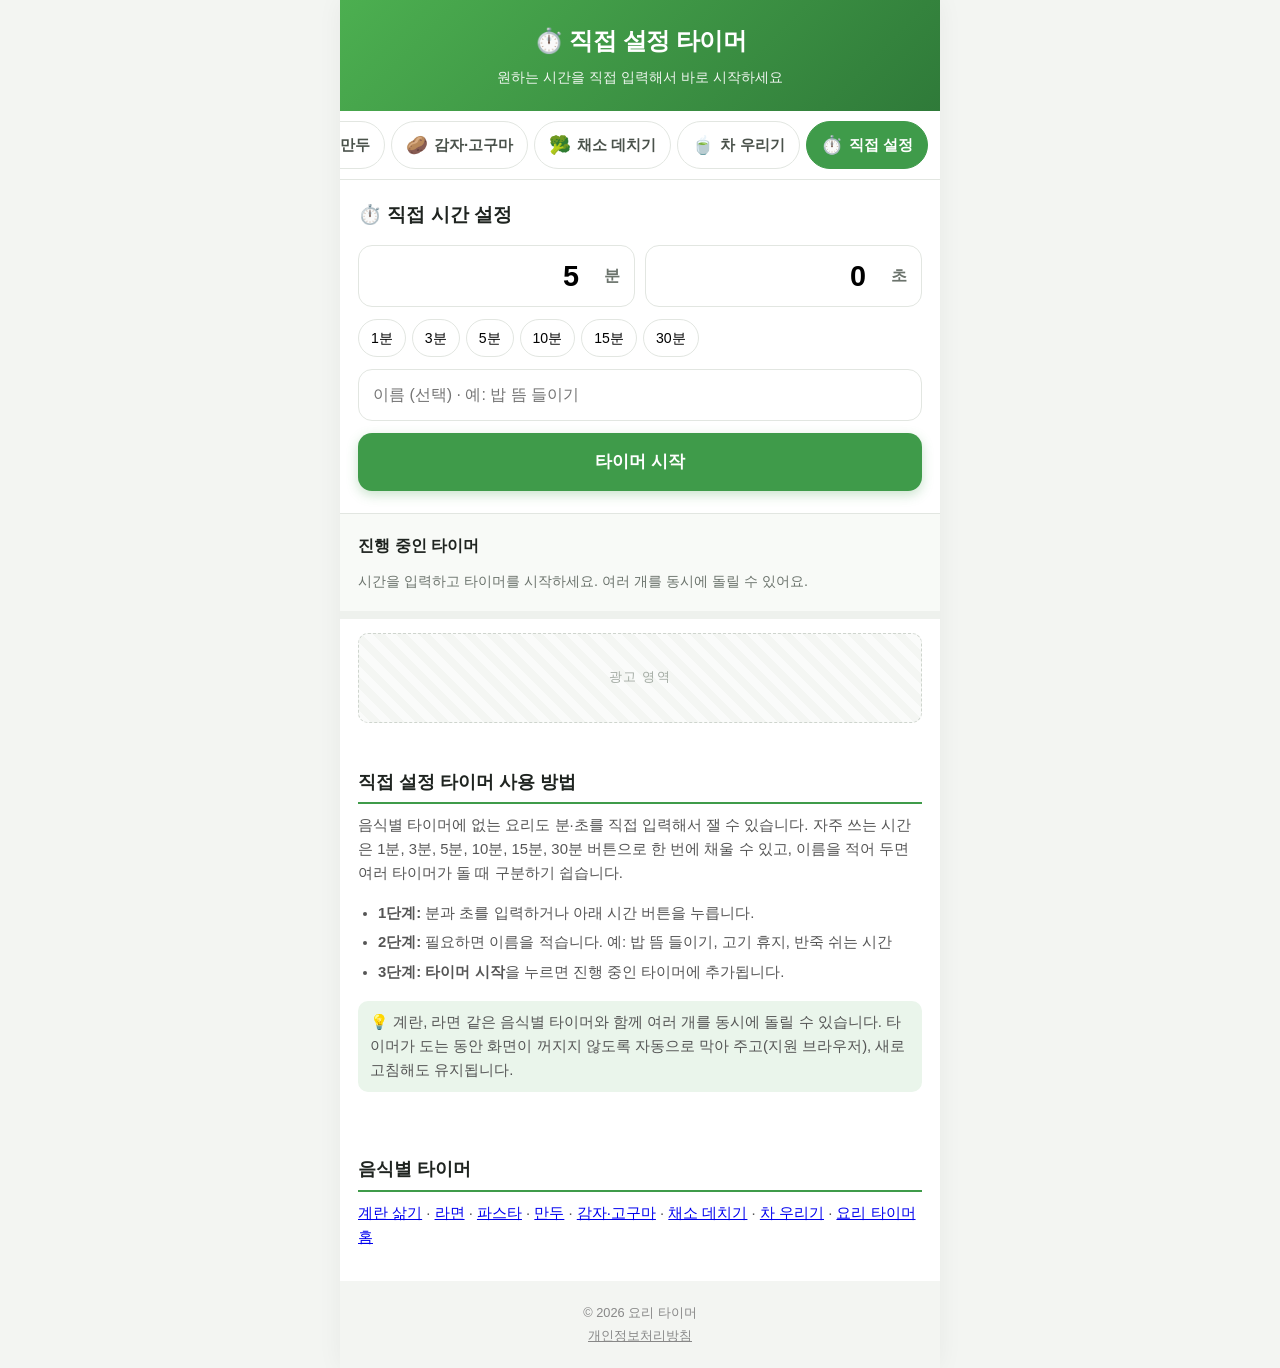
==== custom/index.html @ a80996be "Add files via upload" ====
<!DOCTYPE html>
<html lang="ko">
<head>
  <meta charset="UTF-8">
  <meta name="viewport" content="width=device-width, initial-scale=1.0, viewport-fit=cover">
  <title>직접 설정 타이머 | 원하는 시간 입력 | 요리 타이머</title>
  <meta name="description" content="원하는 시간을 분·초로 직접 입력해 쓰는 무료 타이머. 여러 타이머를 동시에 돌리고 알림음으로 확인하세요.">
  <meta name="theme-color" content="#3f9b4a">
  <link rel="canonical" href="https://mghodev-collab.github.io/cook-timer/custom/">
  <meta property="og:site_name" content="요리 타이머">
  <meta property="og:title" content="직접 설정 타이머 | 원하는 시간 입력">
  <meta property="og:description" content="분·초를 직접 입력해 쓰는 무료 요리 타이머. 여러 개를 동시에 실행할 수 있어요.">
  <meta property="og:type" content="website">
  <meta property="og:url" content="https://mghodev-collab.github.io/cook-timer/custom/">
  <meta property="og:image" content="https://mghodev-collab.github.io/cook-timer/og-image.jpg">
  <link rel="icon" href="data:image/svg+xml,<svg xmlns='http://www.w3.org/2000/svg' viewBox='0 0 100 100'><text y='.9em' font-size='90'>⏱️</text></svg>">
  <link rel="stylesheet" href="../css/style.css">
  <script src="../js/ads.js" defer></script>
  <script>window.START_FOOD = "custom"; window.SITE_ROOT = "../";</script>
</head>
<body>
<div class="container">
  <header class="hero">
    <h1>⏱️ 직접 설정 타이머</h1>
    <p>원하는 시간을 직접 입력해서 바로 시작하세요</p>
  </header>

  <nav class="tabs" id="tabNav" role="tablist" aria-label="음식 선택"></nav>

  <section class="panel" id="panel" aria-live="polite"></section>

  <section class="timer-section" id="timers">
    <div class="timer-head">
      <h2>진행 중인 타이머</h2>
      <span class="wake-status" id="wakeStatus"></span>
      <button type="button" class="link-btn" id="clearDone" hidden>완료된 타이머 지우기</button>
    </div>
    <div class="timer-list" id="timerList"></div>
    <p class="empty" id="emptyNotice">시간을 입력하고 타이머를 시작하세요. 여러 개를 동시에 돌릴 수 있어요.</p>
  </section>

  <div class="ad" data-ad="middle"></div>

  <article class="guide">
    <h2>직접 설정 타이머 사용 방법</h2>
    <p>음식별 타이머에 없는 요리도 분·초를 직접 입력해서 잴 수 있습니다. 자주 쓰는 시간은 1분, 3분, 5분, 10분, 15분, 30분 버튼으로 한 번에 채울 수 있고, 이름을 적어 두면 여러 타이머가 돌 때 구분하기 쉽습니다.</p>
    <ul>
      <li><strong>1단계:</strong> 분과 초를 입력하거나 아래 시간 버튼을 누릅니다.</li>
      <li><strong>2단계:</strong> 필요하면 이름을 적습니다. 예: 밥 뜸 들이기, 고기 휴지, 반죽 쉬는 시간</li>
      <li><strong>3단계:</strong> <strong>타이머 시작</strong>을 누르면 진행 중인 타이머에 추가됩니다.</li>
    </ul>
    <p class="note">💡 계란, 라면 같은 음식별 타이머와 함께 여러 개를 동시에 돌릴 수 있습니다. 타이머가 도는 동안 화면이 꺼지지 않도록 자동으로 막아 주고(지원 브라우저), 새로고침해도 유지됩니다.</p>
  </article>

  <article class="guide">
    <h2>음식별 타이머</h2>
    <p>
      <a href="../egg/">계란 삶기</a> · <a href="../ramen/">라면</a> · <a href="../pasta/">파스타</a> ·
      <a href="../dumpling/">만두</a> · <a href="../potato/">감자·고구마</a> ·
      <a href="../veggie/">채소 데치기</a> · <a href="../tea/">차 우리기</a> ·
      <a href="../">요리 타이머 홈</a>
    </p>
  </article>

  <footer>
    <p>© 2026 요리 타이머</p>
    <p><a href="../privacy.html">개인정보처리방침</a></p>
  </footer>
</div>

<script src="../js/foods.js"></script>
<script src="../js/app.js"></script>
</body>
</html>
---- css/style.css ----
:root {
  --green: #3f9b4a;
  --green-dark: #2f7a39;
  --green-soft: #eaf5eb;
  --bg: #f3f5f2;
  --card: #fff;
  --ink: #1f2420;
  --muted: #6b736c;
  --line: #e2e6e1;
  --alert: #e5484d;
  --alert-soft: #fdecec;
  --radius: 14px;
}
* { box-sizing: border-box; }
html { -webkit-text-size-adjust: 100%; }
body {
  margin: 0;
  font-family: -apple-system, BlinkMacSystemFont, "Apple SD Gothic Neo", "Pretendard", "Malgun Gothic", sans-serif;
  background: var(--bg);
  color: var(--ink);
  line-height: 1.6;
}
.container {
  max-width: 600px;
  margin: 0 auto;
  background: var(--card);
  min-height: 100vh;
  box-shadow: 0 0 24px rgba(0,0,0,.05);
  display: flex;
  flex-direction: column;
}

/* header */
.hero {
  background: linear-gradient(135deg, #4caf50, var(--green-dark));
  color: #fff;
  padding: calc(22px + env(safe-area-inset-top)) 18px 22px;
  text-align: center;
}
.hero h1 { margin: 0; font-size: 1.5rem; letter-spacing: -.02em; }
.hero p { margin: 6px 0 0; font-size: .88rem; opacity: .92; }

/* tabs */
.tabs {
  position: sticky; top: 0; z-index: 5;
  display: flex; gap: 6px;
  overflow-x: auto; scrollbar-width: none;
  padding: 10px 12px;
  background: rgba(255,255,255,.96);
  backdrop-filter: blur(6px);
  border-bottom: 1px solid var(--line);
}
.tabs::-webkit-scrollbar { display: none; }
.tab {
  flex: 0 0 auto;
  display: flex; align-items: center; gap: 6px;
  padding: 9px 14px;
  border: 1px solid var(--line);
  border-radius: 999px;
  background: #fff;
  font: inherit; font-size: .95rem; font-weight: 600;
  color: #4a524b;
  cursor: pointer;
  transition: background .15s, color .15s, border-color .15s;
}
.tab-emoji { font-size: 1.1rem; }
.tab.active { background: var(--green); border-color: var(--green); color: #fff; }

/* option panel */
.panel { padding: 20px 18px 22px; display: flex; flex-direction: column; gap: 12px; }
.panel-title { margin: 0 0 2px; font-size: 1.2rem; }
.choice-list { display: flex; flex-direction: column; gap: 8px; }
.choice {
  display: flex; align-items: center; gap: 12px;
  padding: 13px 14px;
  border: 1.5px solid var(--line);
  border-radius: var(--radius);
  cursor: pointer;
  transition: border-color .15s, background .15s;
}
.choice input { accent-color: var(--green); width: 18px; height: 18px; margin: 0; }
.choice:has(input:checked) { border-color: var(--green); background: var(--green-soft); }
.choice-body { flex: 1; display: flex; flex-direction: column; }
.choice-label { font-weight: 700; }
.choice-desc { font-size: .82rem; color: var(--muted); }
.choice-time { font-variant-numeric: tabular-nums; font-weight: 700; color: var(--green-dark); }

.check {
  display: flex; align-items: center; gap: 10px;
  padding: 11px 14px;
  background: #f8f9f7;
  border: 1px solid var(--line);
  border-radius: var(--radius);
  font-size: .93rem;
  cursor: pointer;
}
.check input { accent-color: var(--green); width: 18px; height: 18px; margin: 0; }

.summary { margin: 4px 0 0; font-size: 1rem; }
.summary strong { color: var(--green-dark); font-size: 1.15rem; }
.hint { margin: -6px 0 0; font-size: .85rem; color: var(--muted); }

.start-btn {
  width: 100%;
  padding: 15px;
  background: var(--green);
  color: #fff;
  border: none;
  border-radius: var(--radius);
  font: inherit; font-size: 1.08rem; font-weight: 700;
  cursor: pointer;
  box-shadow: 0 4px 12px rgba(63,155,74,.28);
  transition: transform .08s, background .15s;
}
.start-btn:active { transform: scale(.98); background: var(--green-dark); }

/* custom */
.custom-row { display: flex; gap: 10px; }
.num { flex: 1; display: flex; align-items: center; gap: 8px; border: 1.5px solid var(--line); border-radius: var(--radius); padding: 6px 14px; }
.num input { width: 100%; border: 0; font: inherit; font-size: 1.8rem; font-weight: 700; text-align: right; outline: none; background: none; font-variant-numeric: tabular-nums; }
.num span { color: var(--muted); font-weight: 600; }
.num:focus-within { border-color: var(--green); }
.presets { display: flex; flex-wrap: wrap; gap: 6px; }
.preset { padding: 7px 12px; border: 1px solid var(--line); border-radius: 999px; background: #fff; font: inherit; font-size: .88rem; cursor: pointer; }
.preset:active { background: var(--green-soft); }
.text-input { width: 100%; padding: 12px 14px; border: 1.5px solid var(--line); border-radius: var(--radius); font: inherit; outline: none; }
.text-input:focus { border-color: var(--green); }

/* timers */
.timer-section { padding: 18px; background: #f8faf7; border-top: 1px solid var(--line); border-bottom: 8px solid #eef1ed; }
.timer-head { display: flex; align-items: center; gap: 10px; margin-bottom: 12px; flex-wrap: wrap; }
.timer-head h2 { margin: 0; font-size: 1.02rem; }
.wake-status { font-size: .78rem; color: var(--green-dark); }
.link-btn { margin-left: auto; border: 0; background: none; color: var(--muted); font: inherit; font-size: .82rem; text-decoration: underline; cursor: pointer; }
.timer-list { display: flex; flex-direction: column; gap: 10px; }
.empty { margin: 0; color: var(--muted); font-size: .9rem; }

.timer {
  position: relative; overflow: hidden;
  display: flex; align-items: center; gap: 10px;
  padding: 14px 14px 16px;
  border: 1px solid var(--line);
  border-radius: var(--radius);
  background: #fff;
}
.timer-bar {
  position: absolute; left: 0; bottom: 0; height: 4px; width: 100%;
  background: var(--green);
  transform-origin: left; transform: scaleX(0);
  transition: transform .25s linear;
}
.timer-info { flex: 1; min-width: 0; }
.timer-title { font-weight: 700; font-size: .92rem; white-space: nowrap; overflow: hidden; text-overflow: ellipsis; }
.timer-time { font-size: 1.9rem; font-weight: 800; font-variant-numeric: tabular-nums; letter-spacing: -.02em; line-height: 1.2; }
.timer-actions { display: flex; flex-direction: column; gap: 5px; }
.icon-btn {
  padding: 6px 10px; min-width: 76px;
  border: 1px solid var(--line); border-radius: 8px;
  background: #f4f6f3; color: #333;
  font: inherit; font-size: .8rem; font-weight: 600;
  cursor: pointer;
}
.icon-btn:disabled { opacity: .55; cursor: default; }
.icon-btn.danger { color: var(--alert); }
.timer.paused .timer-time { color: var(--muted); }
.timer.paused .timer-bar { background: #b9c0b9; }
.timer.done { background: var(--alert-soft); border-color: #f3b5b7; }
.timer.done .timer-bar { background: var(--alert); }
.timer.ringing { animation: ring 1s ease-in-out infinite; border-color: var(--alert); }
.timer.ringing .icon-btn:nth-child(2) { background: var(--alert); border-color: var(--alert); color: #fff; }
@keyframes ring { 0%,100% { box-shadow: 0 0 0 0 rgba(229,72,77,.0); } 50% { box-shadow: 0 0 0 6px rgba(229,72,77,.25); } }

/* ads */
.ad { margin: 0 18px; }
.ad.ad-live { margin: 14px 18px; min-height: 90px; }
.ad.ad-placeholder {
  margin: 14px 18px;
  min-height: 90px;
  display: flex; align-items: center; justify-content: center;
  border: 1.5px dashed #cfd5ce; border-radius: 10px;
  color: #a3aba3; font-size: .8rem; letter-spacing: .1em;
  background: repeating-linear-gradient(45deg, #fafbfa, #fafbfa 8px, #f4f6f3 8px, #f4f6f3 16px);
}
.guide .ad { margin: 18px 0; }

/* guide */
.guide { padding: 6px 18px 26px; color: #444; }
.guide h2 { font-size: 1.15rem; color: var(--ink); border-bottom: 2px solid var(--green); padding-bottom: 6px; margin: 24px 0 10px; }
.guide p, .guide li { font-size: .93rem; color: #555; margin: 6px 0; }
.guide ul { padding-left: 20px; }
.note { background: var(--green-soft); padding: 10px 12px; border-radius: 10px; }
.food-tips { padding-bottom: 6px; }
.tip { border: 1px solid var(--line); border-radius: 10px; padding: 10px 14px; margin: 8px 0; background: #fff; }
.tip summary { cursor: pointer; font-weight: 700; color: var(--green-dark); font-size: .95rem; }
.tip p { margin: 8px 0 2px; }
.time-table { width: 100%; border-collapse: collapse; font-size: .86rem; }
.time-table th, .time-table td { border-bottom: 1px solid var(--line); padding: 8px 6px; text-align: left; vertical-align: top; }
.time-table th { background: #f6f8f5; color: var(--ink); }
.time-table td:first-child { font-weight: 700; white-space: nowrap; }

footer { margin-top: auto; text-align: center; padding: 20px 20px calc(20px + env(safe-area-inset-bottom)); font-size: .8rem; color: #888; background: var(--bg); }
footer p { margin: 2px 0; }
footer a { color: #888; }

@media (prefers-reduced-motion: reduce) {
  .timer.ringing { animation: none; }
  .timer-bar { transition: none; }
}
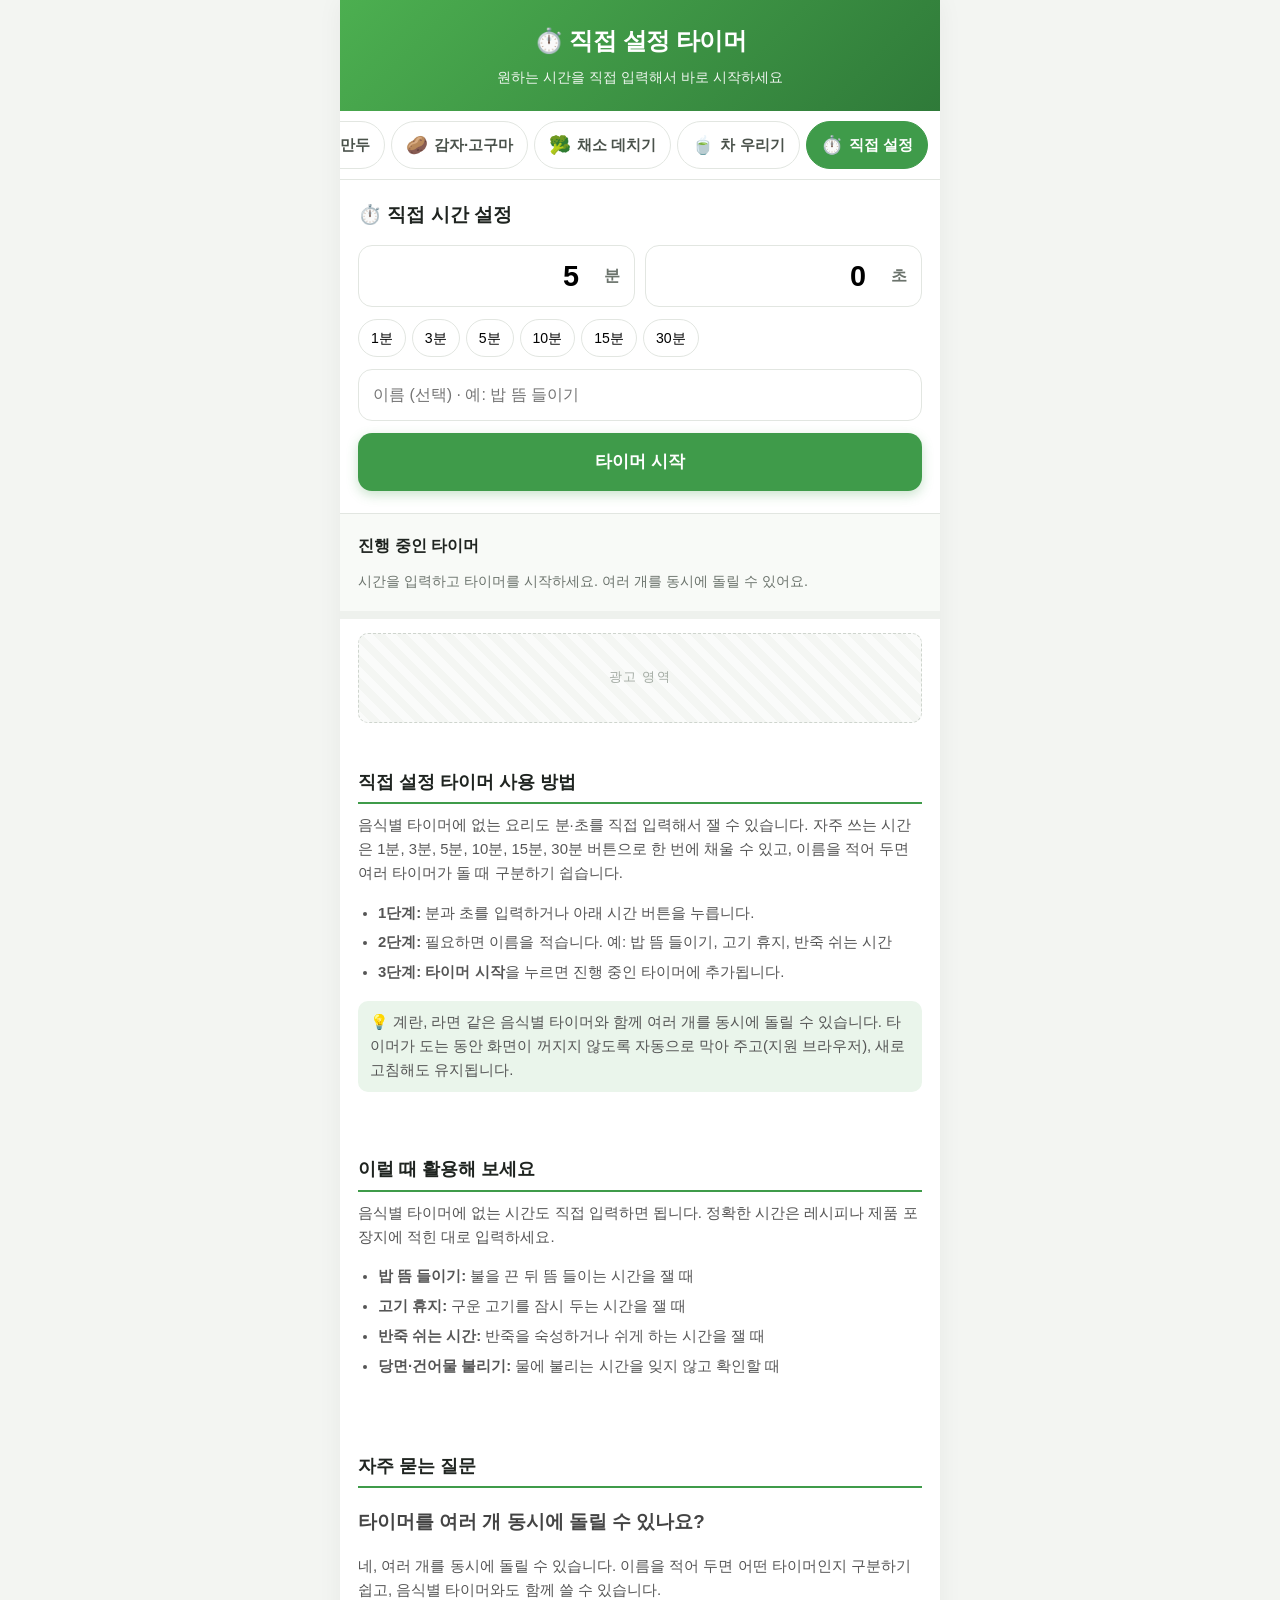
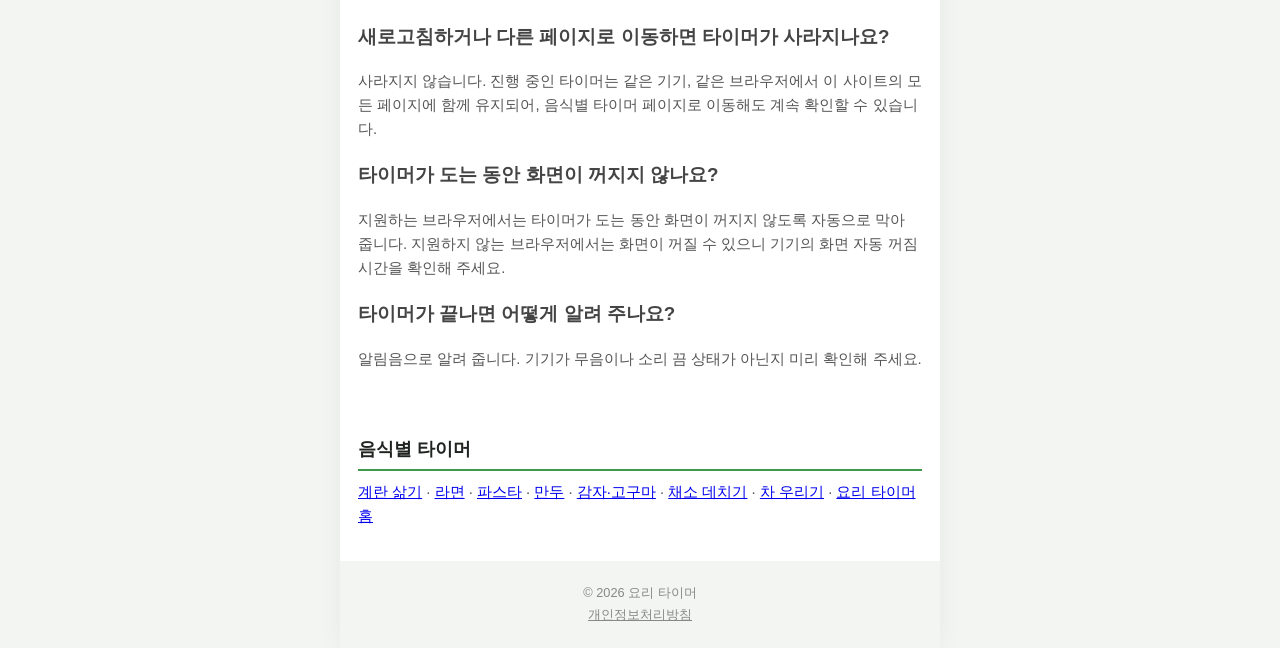
==== commit 8794ed7d: "Add files via upload" ====
--- a/custom/index.html
+++ b/custom/index.html
@@ -15,6 +15,46 @@
   <meta property="og:image" content="https://mghodev-collab.github.io/cook-timer/og-image.jpg">
   <link rel="icon" href="data:image/svg+xml,<svg xmlns='http://www.w3.org/2000/svg' viewBox='0 0 100 100'><text y='.9em' font-size='90'>⏱️</text></svg>">
   <link rel="stylesheet" href="../css/style.css">
+  <script type="application/ld+json">
+  {
+    "@context": "https://schema.org",
+    "@type": "FAQPage",
+    "mainEntity": [
+      {
+        "@type": "Question",
+        "name": "타이머를 여러 개 동시에 돌릴 수 있나요?",
+        "acceptedAnswer": {
+          "@type": "Answer",
+          "text": "네, 여러 개를 동시에 돌릴 수 있습니다. 이름을 적어 두면 어떤 타이머인지 구분하기 쉽고, 음식별 타이머와도 함께 쓸 수 있습니다."
+        }
+      },
+      {
+        "@type": "Question",
+        "name": "새로고침하거나 다른 페이지로 이동하면 타이머가 사라지나요?",
+        "acceptedAnswer": {
+          "@type": "Answer",
+          "text": "사라지지 않습니다. 진행 중인 타이머는 같은 기기, 같은 브라우저에서 이 사이트의 모든 페이지에 함께 유지되어, 음식별 타이머 페이지로 이동해도 계속 확인할 수 있습니다."
+        }
+      },
+      {
+        "@type": "Question",
+        "name": "타이머가 도는 동안 화면이 꺼지지 않나요?",
+        "acceptedAnswer": {
+          "@type": "Answer",
+          "text": "지원하는 브라우저에서는 타이머가 도는 동안 화면이 꺼지지 않도록 자동으로 막아 줍니다. 지원하지 않는 브라우저에서는 화면이 꺼질 수 있으니 기기의 화면 자동 꺼짐 시간을 확인해 주세요."
+        }
+      },
+      {
+        "@type": "Question",
+        "name": "타이머가 끝나면 어떻게 알려 주나요?",
+        "acceptedAnswer": {
+          "@type": "Answer",
+          "text": "알림음으로 알려 줍니다. 기기가 무음이나 소리 끔 상태가 아닌지 미리 확인해 주세요."
+        }
+      }
+    ]
+  }
+  </script>
   <script src="../js/ads.js" defer></script>
   <script>window.START_FOOD = "custom"; window.SITE_ROOT = "../";</script>
 </head>
@@ -53,6 +93,29 @@
   </article>
 
   <article class="guide">
+    <h2>이럴 때 활용해 보세요</h2>
+    <p>음식별 타이머에 없는 시간도 직접 입력하면 됩니다. 정확한 시간은 레시피나 제품 포장지에 적힌 대로 입력하세요.</p>
+    <ul>
+      <li><strong>밥 뜸 들이기:</strong> 불을 끈 뒤 뜸 들이는 시간을 잴 때</li>
+      <li><strong>고기 휴지:</strong> 구운 고기를 잠시 두는 시간을 잴 때</li>
+      <li><strong>반죽 쉬는 시간:</strong> 반죽을 숙성하거나 쉬게 하는 시간을 잴 때</li>
+      <li><strong>당면·건어물 불리기:</strong> 물에 불리는 시간을 잊지 않고 확인할 때</li>
+    </ul>
+  </article>
+
+  <article class="guide">
+    <h2>자주 묻는 질문</h2>
+    <h3>타이머를 여러 개 동시에 돌릴 수 있나요?</h3>
+    <p>네, 여러 개를 동시에 돌릴 수 있습니다. 이름을 적어 두면 어떤 타이머인지 구분하기 쉽고, 음식별 타이머와도 함께 쓸 수 있습니다.</p>
+    <h3>새로고침하거나 다른 페이지로 이동하면 타이머가 사라지나요?</h3>
+    <p>사라지지 않습니다. 진행 중인 타이머는 같은 기기, 같은 브라우저에서 이 사이트의 모든 페이지에 함께 유지되어, 음식별 타이머 페이지로 이동해도 계속 확인할 수 있습니다.</p>
+    <h3>타이머가 도는 동안 화면이 꺼지지 않나요?</h3>
+    <p>지원하는 브라우저에서는 타이머가 도는 동안 화면이 꺼지지 않도록 자동으로 막아 줍니다. 지원하지 않는 브라우저에서는 화면이 꺼질 수 있으니 기기의 화면 자동 꺼짐 시간을 확인해 주세요.</p>
+    <h3>타이머가 끝나면 어떻게 알려 주나요?</h3>
+    <p>알림음으로 알려 줍니다. 기기가 무음이나 소리 끔 상태가 아닌지 미리 확인해 주세요.</p>
+  </article>
+
+  <article class="guide">
     <h2>음식별 타이머</h2>
     <p>
       <a href="../egg/">계란 삶기</a> · <a href="../ramen/">라면</a> · <a href="../pasta/">파스타</a> ·
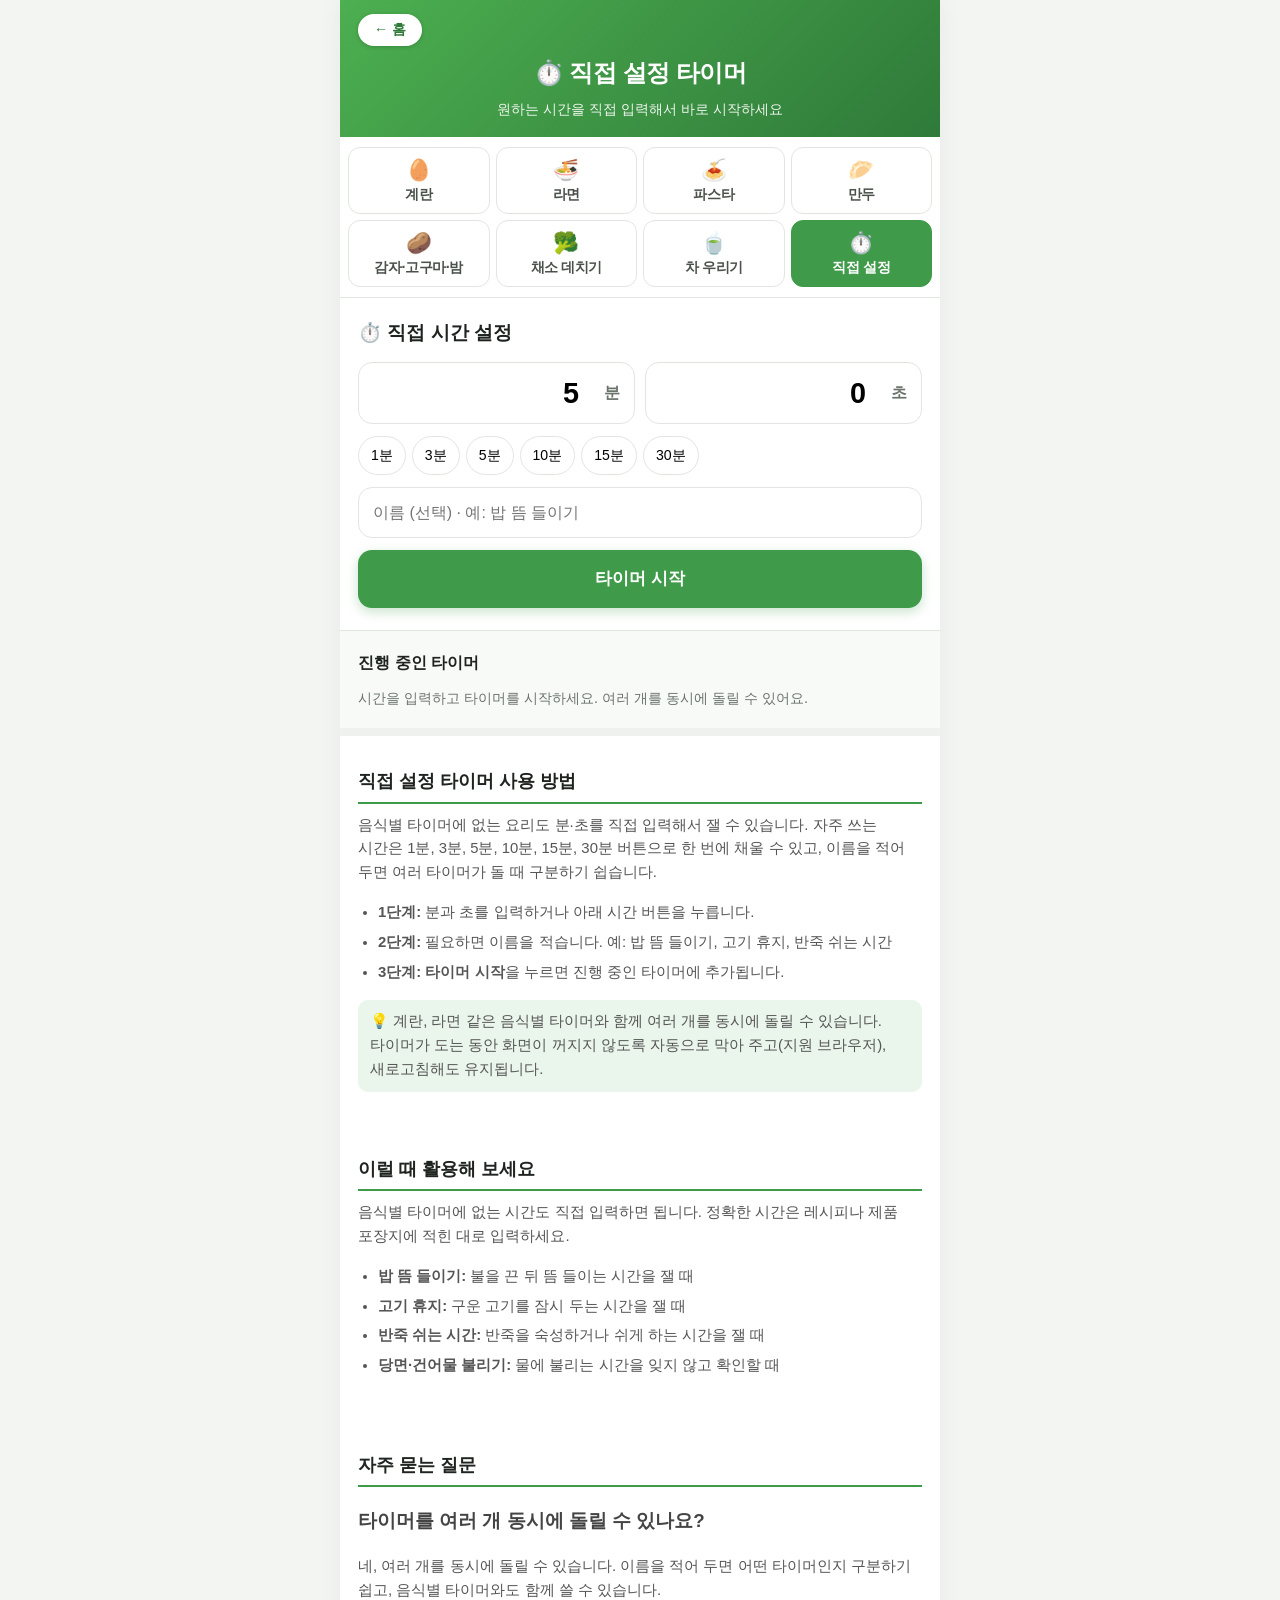
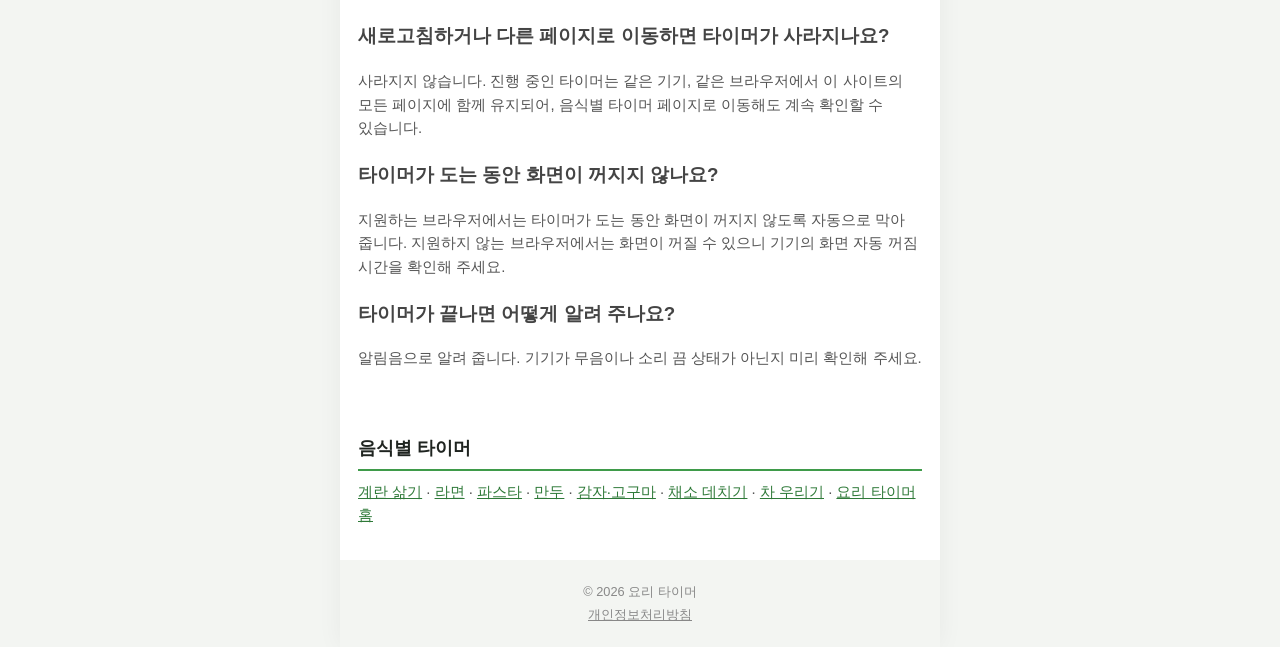
==== commit ce5b9d85: "Update canonical and Open Graph URLs in index.html" ====
--- a/custom/index.html
+++ b/custom/index.html
@@ -6,13 +6,15 @@
   <title>직접 설정 타이머 | 원하는 시간 입력 | 요리 타이머</title>
   <meta name="description" content="원하는 시간을 분·초로 직접 입력해 쓰는 무료 타이머. 여러 타이머를 동시에 돌리고 알림음으로 확인하세요.">
   <meta name="theme-color" content="#3f9b4a">
-  <link rel="canonical" href="https://mghodev-collab.github.io/cook-timer/custom/">
+  <link rel="canonical" href="https://yoritimer.com/custom/">
   <meta property="og:site_name" content="요리 타이머">
   <meta property="og:title" content="직접 설정 타이머 | 원하는 시간 입력">
   <meta property="og:description" content="분·초를 직접 입력해 쓰는 무료 요리 타이머. 여러 개를 동시에 실행할 수 있어요.">
   <meta property="og:type" content="website">
-  <meta property="og:url" content="https://mghodev-collab.github.io/cook-timer/custom/">
-  <meta property="og:image" content="https://mghodev-collab.github.io/cook-timer/og-image.jpg">
+  <meta property="og:url" content="https://yoritimer.com/custom/">
+  <meta property="og:image" content="https://yoritimer.com/og-image.jpg">
+  <meta property="og:image:width" content="1200">
+  <meta property="og:image:height" content="630">
   <link rel="icon" href="data:image/svg+xml,<svg xmlns='http://www.w3.org/2000/svg' viewBox='0 0 100 100'><text y='.9em' font-size='90'>⏱️</text></svg>">
   <link rel="stylesheet" href="../css/style.css">
   <script type="application/ld+json">
--- a/css/style.css
+++ b/css/style.css
@@ -34,38 +34,58 @@
 .hero {
   background: linear-gradient(135deg, #4caf50, var(--green-dark));
   color: #fff;
-  padding: calc(22px + env(safe-area-inset-top)) 18px 22px;
+  padding: calc(14px + env(safe-area-inset-top)) 18px 16px;
   text-align: center;
 }
 .hero h1 { margin: 0; font-size: 1.5rem; letter-spacing: -.02em; }
 .hero p { margin: 6px 0 0; font-size: .88rem; opacity: .92; }
-
-/* tabs */
+.home-btn {
+  display: block;
+  width: fit-content;
+  margin: 0 auto 8px 0;
+  padding: 6px 16px;
+  background: #fff;
+  border-radius: 999px;
+  color: var(--green-dark);
+  font-size: .88rem; font-weight: 700;
+  text-decoration: none;
+  line-height: 1.4;
+  box-shadow: 0 1px 4px rgba(0,0,0,.18);
+}
+.home-btn:hover, .home-btn:focus-visible { background: var(--green-soft); }
+.home-btn:active { background: #d9ecdb; }
+
+/* tabs (4×2 격자, 스크롤 없음) */
 .tabs {
-  position: sticky; top: 0; z-index: 5;
-  display: flex; gap: 6px;
-  overflow-x: auto; scrollbar-width: none;
-  padding: 10px 12px;
-  background: rgba(255,255,255,.96);
-  backdrop-filter: blur(6px);
+  display: grid;
+  grid-template-columns: repeat(4, 1fr);
+  gap: 6px;
+  padding: 10px 8px;
+  background: #fff;
   border-bottom: 1px solid var(--line);
 }
-.tabs::-webkit-scrollbar { display: none; }
 .tab {
-  flex: 0 0 auto;
-  display: flex; align-items: center; gap: 6px;
-  padding: 9px 14px;
+  min-width: 0;
+  display: flex; flex-direction: column; align-items: center; justify-content: center;
+  gap: 2px;
+  padding: 8px 2px;
   border: 1px solid var(--line);
-  border-radius: 999px;
-  background: #fff;
-  font: inherit; font-size: .95rem; font-weight: 600;
+  border-radius: 12px;
+  background: #fff;
+  font: inherit; font-size: .78rem; font-weight: 600;
+  letter-spacing: -.03em; line-height: 1.25;
   color: #4a524b;
   cursor: pointer;
   transition: background .15s, color .15s, border-color .15s;
 }
-.tab-emoji { font-size: 1.1rem; }
+.tab-emoji { font-size: 1.3rem; line-height: 1.2; }
 .tab.active { background: var(--green); border-color: var(--green); color: #fff; }
-
+@media (min-width: 521px) {
+  .tab { font-size: .9rem; padding: 10px 4px; }
+}
+@media (max-width: 340px) {
+  .tab { font-size: .7rem; }
+}
 /* option panel */
 .panel { padding: 20px 18px 22px; display: flex; flex-direction: column; gap: 12px; }
 .panel-title { margin: 0 0 2px; font-size: 1.2rem; }
@@ -130,8 +150,27 @@
 .timer-section { padding: 18px; background: #f8faf7; border-top: 1px solid var(--line); border-bottom: 8px solid #eef1ed; }
 .timer-head { display: flex; align-items: center; gap: 10px; margin-bottom: 12px; flex-wrap: wrap; }
 .timer-head h2 { margin: 0; font-size: 1.02rem; }
-.wake-status { font-size: .78rem; color: var(--green-dark); }
-.link-btn { margin-left: auto; border: 0; background: none; color: var(--muted); font: inherit; font-size: .82rem; text-decoration: underline; cursor: pointer; }
+.wake-status { font-size: .78rem; color: var(--green-dark); white-space: nowrap; }
+.link-btn {
+  margin-left: auto;
+  padding: 7px 12px; min-height: 36px;
+  border: 1px solid var(--line); border-radius: 8px;
+  background: #f4f6f3; color: #333;
+  font: inherit; font-size: .82rem; font-weight: 600;
+  text-decoration: none; cursor: pointer;
+}
+.link-btn:active { background: #e9ece8; }
+/* 두 번째 버튼(전체 삭제): 빨간 글자, 첫 버튼 바로 옆에 붙임 */
+.link-btn + .link-btn { margin-left: 0; color: var(--alert); }
+/* 첫 버튼이 숨겨져 있으면 전체 삭제가 오른쪽 끝으로 */
+.link-btn[hidden] + .link-btn { margin-left: auto; }
+
+@media (max-width: 520px) {
+  /* 폰: 제목 줄 아래에 두 버튼을 가로로 나란히 꽉 차게 */
+  .link-btn, .link-btn + .link-btn, .link-btn[hidden] + .link-btn {
+    flex: 1 1 calc(50% - 5px); margin-left: 0; text-align: center;
+  }
+}
 .timer-list { display: flex; flex-direction: column; gap: 10px; }
 .empty { margin: 0; color: var(--muted); font-size: .9rem; }
 
@@ -201,8 +240,34 @@
 footer { margin-top: auto; text-align: center; padding: 20px 20px calc(20px + env(safe-area-inset-bottom)); font-size: .8rem; color: #888; background: var(--bg); }
 footer p { margin: 2px 0; }
 footer a { color: #888; }
+/* 링크 색 통일 (방문 전/후 모두 초록 계열, 음식 카드는 제외) */
+.guide a:not(.food-card), .guide a:not(.food-card):visited { color: var(--green-dark); }
+.guide a:not(.food-card):hover, .guide a:not(.food-card):focus-visible { color: var(--green); }
 
 @media (prefers-reduced-motion: reduce) {
   .timer.ringing { animation: none; }
   .timer-bar { transition: none; }
 }
+.timer-phase { margin-top: 4px; font-size: .85rem; color: var(--green-dark); }
+.food-card { word-break: keep-all; overflow-wrap: break-word; }
+body { word-break: keep-all; overflow-wrap: break-word; }
+.guide p { word-break: keep-all; overflow-wrap: break-word; }
+
+/* 맨 위로 버튼 */
+.to-top {
+  position: fixed;
+  right: max(16px, calc((100vw - 600px) / 2 + 16px));
+  bottom: calc(18px + env(safe-area-inset-bottom));
+  width: 46px; height: 46px;
+  display: flex; align-items: center; justify-content: center;
+  border: none; border-radius: 50%;
+  background: var(--green); color: #fff;
+  font: inherit; font-size: 1.4rem; font-weight: 700; line-height: 1;
+  box-shadow: 0 4px 12px rgba(0,0,0,.25);
+  cursor: pointer;
+  z-index: 50;
+  -webkit-tap-highlight-color: transparent;
+}
+.to-top[hidden] { display: none; }
+.to-top:active { background: var(--green-dark); transform: scale(.94); }
+.to-top:focus-visible { outline: 3px solid var(--green-soft); outline-offset: 2px; }
